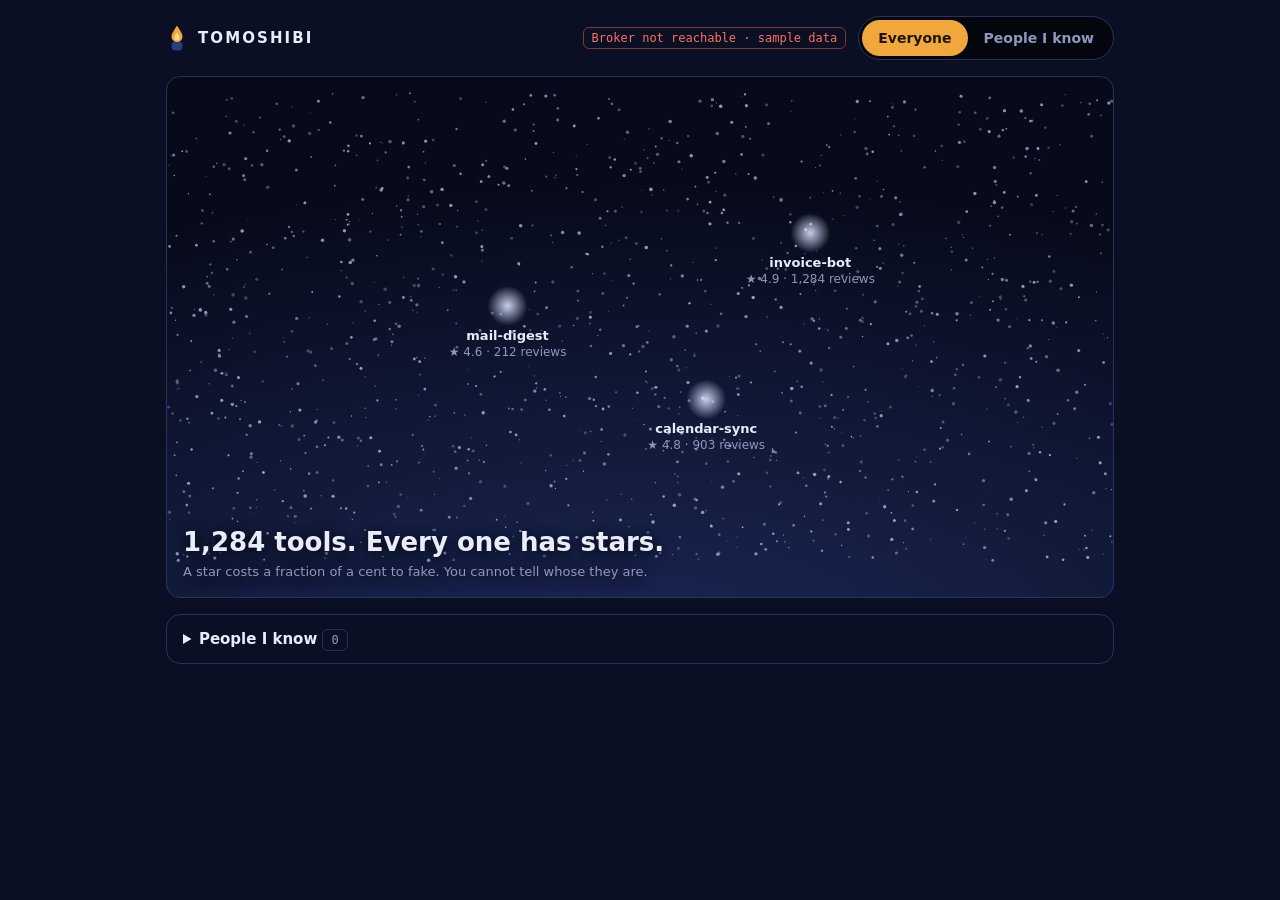
==== index.html @ d4f8ce90 "web: 人が見る画面2つ（灯の空・記録）と、Broker に「誰の灯か」を返す欄 - web/index.html 灯の空。Everyone は星の数で埋まった空、People I know は知り" ====
<!doctype html>
<html lang="en">
<meta charset="utf-8">
<meta name="viewport" content="width=device-width, initial-scale=1, viewport-fit=cover">
<title>TOMOSHIBI — whose light</title>
<link rel="stylesheet" href="style.css">

<div class="wrap">
  <div class="top">
    <div class="brand">
      <svg viewBox="0 0 120 152" aria-hidden="true"><rect x="31" y="96" width="58" height="48" rx="19" fill="#27407a"/><path d="M60 10 C62.2 10 63.8 12.2 64.8 14.8 C70.5 28 90 49 90 68 A30 30 0 1 1 30 68 C30 49 49.5 28 55.2 14.8 C56.2 12.2 57.8 10 60 10 Z" fill="#f0a73b"/><path d="M60 46 C61.3 46 62.2 47.2 62.8 48.6 C65.6 55 75 65.5 75 75 A15 15 0 1 1 45 75 C45 65.5 54.4 55 57.2 48.6 C57.8 47.2 58.7 46 60 46 Z" fill="#ffd98a"/></svg>
      TOMOSHIBI
    </div>
    <span class="spacer"></span>
    <span class="chip" id="status">connecting…</span>
    <div class="toggle" role="group" aria-label="Whose lights to show">
      <button id="tAll" aria-pressed="true">Everyone</button>
      <button id="tMine" aria-pressed="false">People I know</button>
    </div>
  </div>

  <div class="stage">
    <canvas id="sky" aria-label="AI tools as lights in a night sky"></canvas>
    <div class="caption"><b id="capTitle"></b><span id="capSub"></span></div>
  </div>

  <section class="sheet" id="sheet" hidden></section>

  <details id="peoplePanel">
    <summary>People I know <span class="chip" id="peopleCount">0</span></summary>
    <p class="note">This list never leaves this browser. The Broker only publishes pseudonyms; who they are to you is decided here.</p>
    <div class="people" id="people"></div>
    <form class="form" id="addPerson">
      <input id="pName" placeholder="Name (only you see it)" required>
      <input id="pId" placeholder="Their pseudonym (from their device)" required>
      <select id="pTie" aria-label="How you know them"><option value="met">Met in person</option><option value="know">Know of</option></select>
      <button class="btn" type="submit">Add</button>
    </form>
  </details>
</div>

<script src="sky.js"></script>
</html>
---- style.css ----
/* Tomoshibi web screens. One dark world: a night sky of lights.
   No trackers, no web fonts, no third-party requests of any kind. */
:root {
  color-scheme: dark;
  --night: #0a0f24; --night-2: #121a3a; --line: #27325e;
  --text: #e9edf9; --muted: #8e98bd;
  --cold: #c8d4ff; --flame: #f0a73b; --flame-2: #ffd98a;
  --danger: #ff6f61; --ok: #7fd8a6;
  --sans: ui-sans-serif, system-ui, -apple-system, "Segoe UI", "Hiragino Sans", sans-serif;
  --mono: ui-monospace, "SF Mono", Menlo, Consolas, monospace;
}
* { box-sizing: border-box; }
html, body { margin: 0; background: var(--night); color: var(--text); font-family: var(--sans); font-size: 15px; line-height: 1.6; }
button { font: inherit; color: inherit; }
a { color: var(--flame-2); }
.wrap { max-width: 980px; margin: 0 auto; padding: 16px max(16px, env(safe-area-inset-right, 0px)) 48px max(16px, env(safe-area-inset-left, 0px)); display: flex; flex-direction: column; gap: 16px; }

.top { display: flex; align-items: center; gap: 12px; flex-wrap: wrap; }
.brand { display: flex; align-items: center; gap: 10px; font-weight: 700; letter-spacing: .14em; }
.brand svg { width: 22px; height: 28px; }
.spacer { flex: 1; }
.chip { font: 500 12px var(--mono); border: 1px solid var(--line); border-radius: 6px; padding: 3px 8px; color: var(--muted); white-space: nowrap; }
.chip.live { color: var(--ok); border-color: #2f6b52; }
.chip.warn { color: var(--danger); border-color: #7a3a36; }

.toggle { display: inline-flex; background: #0009; border: 1px solid var(--line); border-radius: 999px; padding: 3px; }
.toggle button { background: none; border: 0; border-radius: 999px; padding: 7px 16px; color: var(--muted); cursor: pointer; font-weight: 600; font-size: 14px; }
.toggle button[aria-pressed="true"] { background: var(--flame); color: #201400; }
button:focus-visible, a:focus-visible { outline: 2px solid var(--flame-2); outline-offset: 2px; }

.stage { position: relative; border: 1px solid var(--line); border-radius: 14px; overflow: hidden;
  background: radial-gradient(120% 90% at 50% 110%, #1b2553 0%, var(--night-2) 45%, #070a1a 100%); }
.stage canvas { display: block; width: 100%; height: clamp(320px, 58vh, 520px); touch-action: manipulation; cursor: pointer; }
.caption { position: absolute; left: 16px; right: 16px; bottom: 14px; pointer-events: none; text-shadow: 0 2px 14px #000; }
.caption b { display: block; font-size: clamp(18px, 4.2vw, 26px); line-height: 1.3; font-weight: 700; text-wrap: balance; }
.caption span { color: var(--muted); font-size: 13px; }

.sheet { border: 1px solid var(--line); border-radius: 14px; padding: 18px; background: var(--night-2); display: flex; flex-direction: column; gap: 14px; }
.sheet[hidden], [hidden] { display: none !important; }
.sheet h2 { margin: 0; font-size: 20px; }
.sheet .sub { color: var(--muted); margin: 0; }
.rows { display: grid; grid-template-columns: auto 1fr; gap: 6px 16px; margin: 0; }
.rows dt { color: var(--muted); font-size: 13px; padding-top: 2px; }
.rows dd { margin: 0; overflow-wrap: anywhere; }
.dots { display: flex; flex-wrap: wrap; gap: 8px 18px; }
.dot { display: flex; align-items: center; gap: 8px; font-size: 13px; color: var(--muted); }
.dot i { width: 11px; height: 11px; border-radius: 50%; border: 1.5px solid var(--muted); }
.dot.on { color: var(--text); }
.dot.on i { background: var(--flame); border-color: var(--flame); box-shadow: 0 0 10px var(--flame); }
.dot small { font: 400 11px var(--mono); color: var(--muted); }
.actions { display: flex; flex-wrap: wrap; gap: 10px; }
.btn { border: 1px solid var(--line); background: #0006; border-radius: 10px; padding: 10px 16px; cursor: pointer; font-weight: 600; }
.btn.primary { background: var(--flame); color: #201400; border-color: var(--flame); }
.btn:disabled { opacity: .45; cursor: default; }
.note { font-size: 12.5px; color: var(--muted); border-left: 2px solid var(--line); padding-left: 12px; margin: 0; }
.note.warn { border-color: var(--danger); color: #f2b3ad; }
.code { font: 600 22px var(--mono); letter-spacing: .12em; }

details { border: 1px solid var(--line); border-radius: 14px; padding: 12px 16px; }
details summary { cursor: pointer; font-weight: 600; }
.people { display: flex; flex-direction: column; gap: 8px; margin-top: 12px; }
.person { display: grid; grid-template-columns: 1fr auto auto; gap: 10px; align-items: center; font-size: 14px; }
.person code { font: 400 12px var(--mono); color: var(--muted); overflow-wrap: anywhere; }
.form { display: flex; flex-wrap: wrap; gap: 8px; margin-top: 10px; }
.form input, .form select { background: #0006; border: 1px solid var(--line); border-radius: 8px; padding: 8px 10px; color: var(--text); font: inherit; min-width: 0; flex: 1 1 160px; }

/* trace */
.thread { font: 400 12px var(--mono); color: var(--muted); overflow-wrap: anywhere; }
.chain { list-style: none; margin: 0; padding: 0; display: flex; flex-direction: column; }
.chain li { display: grid; grid-template-columns: 22px minmax(0, 1fr); gap: 12px; padding-bottom: 18px; position: relative; }
.chain li::before { content: ""; width: 11px; height: 11px; border-radius: 50%; background: var(--flame); margin-top: 6px; justify-self: center; }
.chain li:not(:last-child)::after { content: ""; position: absolute; left: 10.5px; top: 20px; bottom: 0; width: 1px; background: var(--line); }
.chain li.bad::before { background: var(--danger); }
.chain li.quiet::before { background: var(--muted); }
.chain h3 { margin: 0; font-size: 16px; display: flex; flex-wrap: wrap; gap: 8px; align-items: center; }
.chain time { font: 400 12px var(--mono); color: var(--muted); }
.kv { display: grid; grid-template-columns: auto 1fr; gap: 3px 14px; margin: 6px 0 0; font-size: 13.5px; }
.kv dt { color: var(--muted); }
.kv dd { margin: 0; overflow-wrap: anywhere; font-family: var(--mono); font-size: 12.5px; }
.tag { font: 600 11px var(--mono); border-radius: 5px; padding: 2px 7px; border: 1px solid var(--line); }
.tag.ALLOWED, .tag.STAR, .tag.SEALED { color: var(--ok); border-color: #2f6b52; }
.tag.DENIED, .tag.VOUCH_DENIED { color: var(--danger); border-color: #7a3a36; }
.tag.STOPPED, .tag.NEEDS_PRESS { color: var(--flame-2); border-color: #7a5a22; }
.tag.sim { color: var(--danger); border-color: #7a3a36; }
@media (prefers-reduced-motion: reduce) { * { animation: none !important; transition: none !important; } }
@media (max-width: 480px) { .kv { grid-template-columns: 1fr; gap: 0; } .kv dd { margin-bottom: 8px; } }
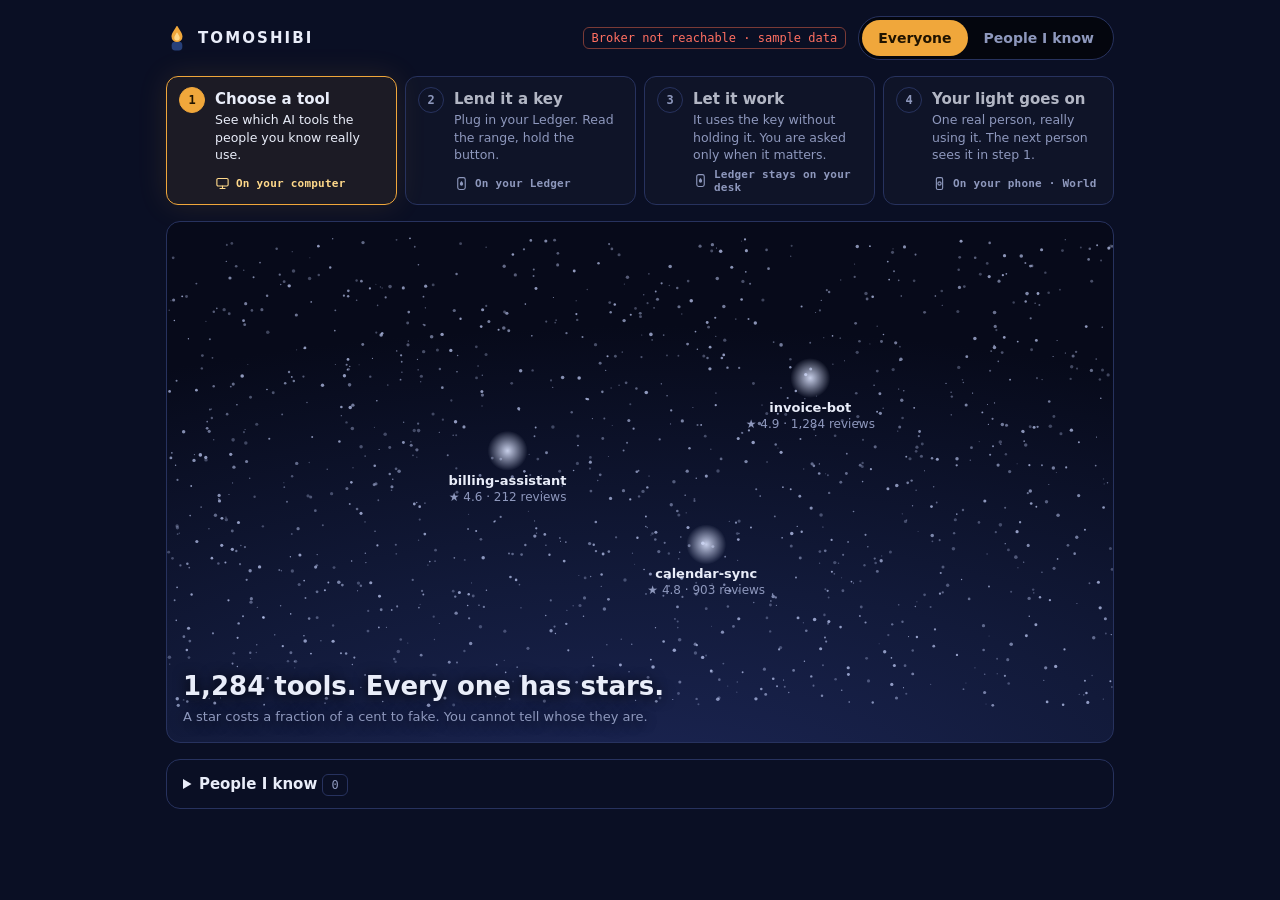
==== commit 455361ea: "web: 使う人の道筋を4歩の帯にして全画面に入れた（選ぶ→貸す→働かせる→灯） - 各歩に、そのとき手にある機器（PC／Ledger／スマホ）を出す - 空の詳細から「この道具を使う：鍵を貸す」で鍵" ====
--- a/index.html
+++ b/index.html
@@ -19,6 +19,8 @@
     </div>
   </div>
 
+  <ol class="journey" id="journey"></ol>
+
   <div class="stage">
     <canvas id="sky" aria-label="AI tools as lights in a night sky"></canvas>
     <div class="caption"><b id="capTitle"></b><span id="capSub"></span></div>
@@ -39,5 +41,6 @@
   </details>
 </div>
 
+<script src="journey.js"></script>
 <script src="sky.js"></script>
 </html>
--- a/style.css
+++ b/style.css
@@ -84,3 +84,24 @@
 .tag.sim { color: var(--danger); border-color: #7a3a36; }
 @media (prefers-reduced-motion: reduce) { * { animation: none !important; transition: none !important; } }
 @media (max-width: 480px) { .kv { grid-template-columns: 1fr; gap: 0; } .kv dd { margin-bottom: 8px; } }
+
+/* the QR on the record page */
+.carry { display: grid; grid-template-columns: auto minmax(0, 1fr); gap: 18px; align-items: center; }
+.carry #qr { line-height: 0; background: #fff; padding: 6px; border-radius: 10px; }
+.carry code { word-break: break-all; }
+@media (max-width: 560px) { .carry { grid-template-columns: 1fr; justify-items: start; } }
+
+/* the four steps, on every page */
+.journey { list-style: none; margin: 0; padding: 0; display: grid; grid-template-columns: repeat(4, minmax(0, 1fr)); gap: 8px; counter-reset: j; }
+@media (max-width: 860px) { .journey { grid-template-columns: repeat(2, minmax(0, 1fr)); } }
+.journey a { height: 100%; display: grid; grid-template-columns: 26px minmax(0, 1fr); grid-template-rows: auto auto; gap: 4px 10px; padding: 10px 12px; border: 1px solid var(--line); border-radius: 12px; text-decoration: none; color: var(--muted); background: #ffffff05; }
+.journey .jn { grid-row: 1 / 3; width: 26px; height: 26px; border-radius: 50%; border: 1.5px solid var(--line); display: grid; place-items: center; font: 600 12px var(--mono); }
+.journey .jt b { display: block; color: var(--text); font-size: 15px; opacity: .75; }
+.journey .jt span { display: block; font-size: 12.5px; line-height: 1.4; }
+.journey .jon { grid-column: 2; display: flex; align-items: center; gap: 6px; font: 600 11px var(--mono); letter-spacing: .02em; }
+.journey .jon svg { width: 15px; height: 15px; flex: none; }
+.journey li.cur a { border-color: var(--flame); background: #f0a73b14; color: var(--text); box-shadow: 0 0 30px #f0a73b1f; }
+.journey li.cur .jn { border-color: var(--flame); background: var(--flame); color: #201400; }
+.journey li.cur .jt b { opacity: 1; } .journey li.cur .jon { color: var(--flame-2); }
+.journey li.done .jn { border-color: #2f6b52; color: var(--ok); }
+a.btn { display: inline-block; text-decoration: none; color: var(--text); } a.btn.primary { color: #201400; }
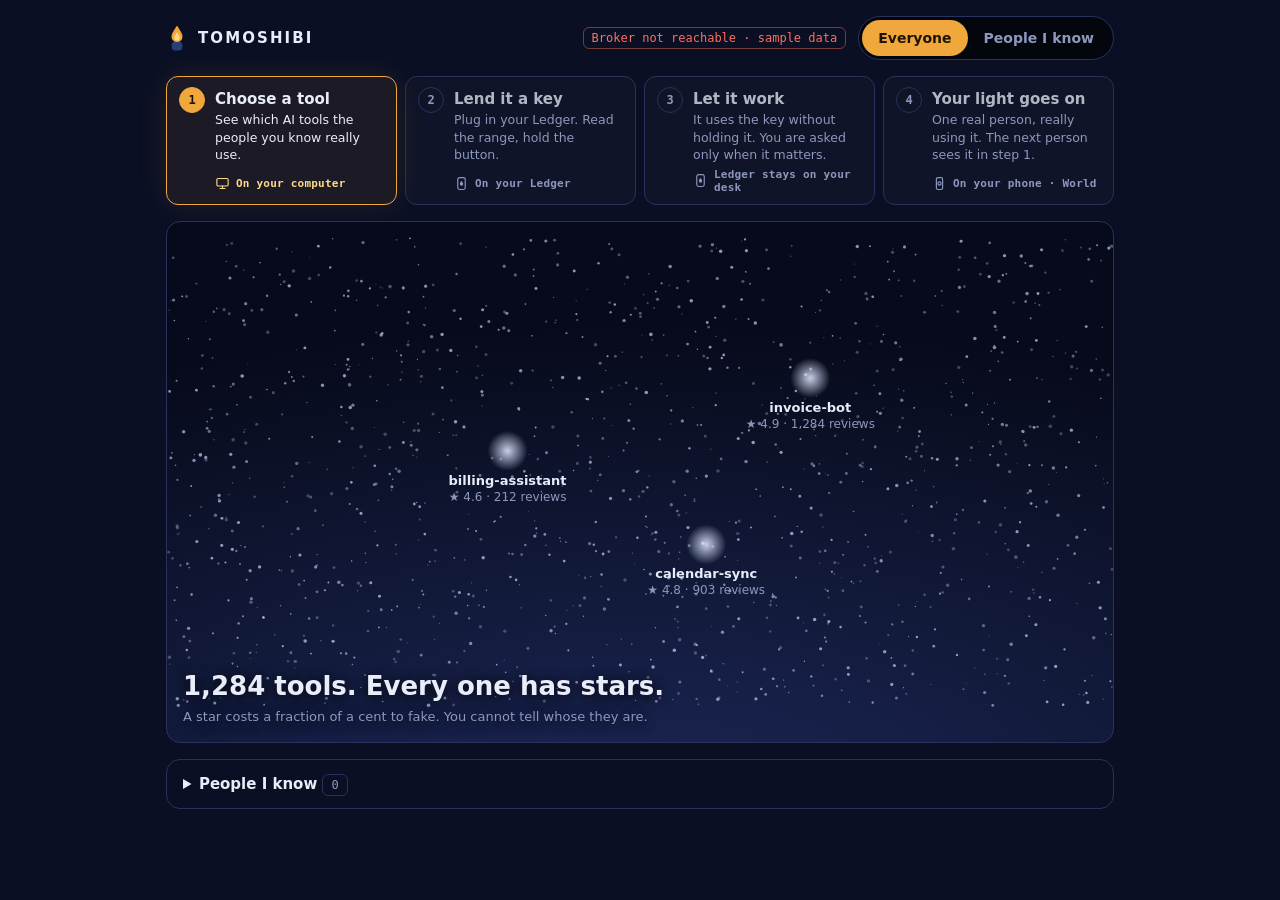
==== commit e941f0f1: "Issue #19 の「消すと作品が死ぬもの」に合わせた - 要求の横に「道具は鍵を持たない」を常に出す（#19-3） - 0G の欄に「封印（TEE）の中で読んだ」と request id（#19-" ====
--- a/index.html
+++ b/index.html
@@ -42,5 +42,6 @@
 </div>
 
 <script src="journey.js"></script>
+<script src="qr.js"></script>
 <script src="sky.js"></script>
 </html>
--- a/style.css
+++ b/style.css
@@ -105,3 +105,6 @@
 .journey li.cur .jt b { opacity: 1; } .journey li.cur .jon { color: var(--flame-2); }
 .journey li.done .jn { border-color: #2f6b52; color: var(--ok); }
 a.btn { display: inline-block; text-decoration: none; color: var(--text); } a.btn.primary { color: #201400; }
+
+.worldrow { display: flex; gap: 14px; align-items: center; flex-wrap: wrap; margin-top: 8px; }
+.worldrow .qrbox { line-height: 0; background: #fff; padding: 6px; border-radius: 10px; }
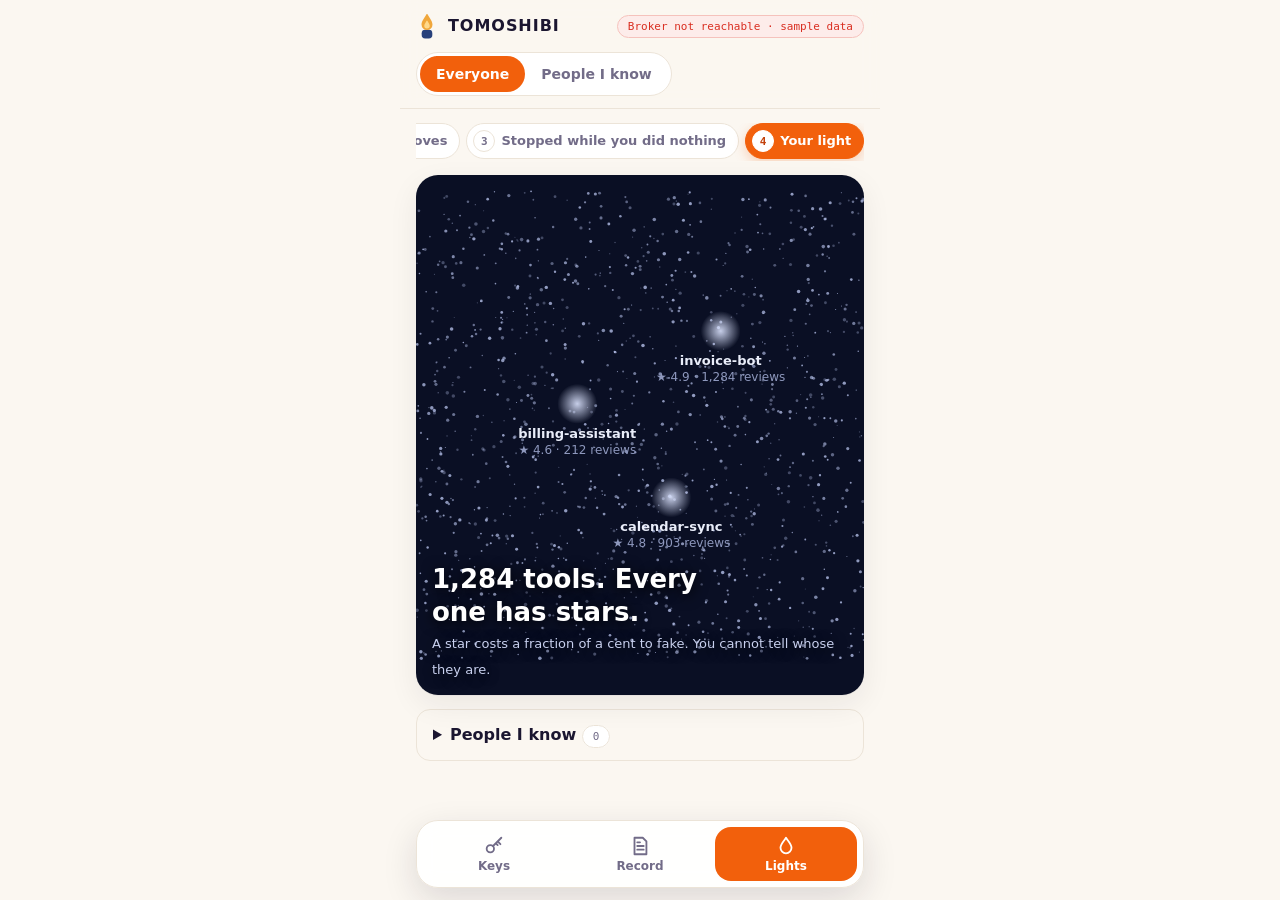
==== commit ee62b531: "The app look: light and warm, one loud colour, round cards, a tab bar, and a flame that says what is" ====
--- a/index.html
+++ b/index.html
@@ -4,6 +4,13 @@
 <meta name="viewport" content="width=device-width, initial-scale=1, viewport-fit=cover">
 <title>TOMOSHIBI — whose light</title>
 <link rel="stylesheet" href="style.css">
+<link rel="stylesheet" href="pop.css">
+<link rel="manifest" href="manifest.webmanifest">
+<meta name="theme-color" content="#F2600C">
+<meta name="apple-mobile-web-app-capable" content="yes">
+<meta name="apple-mobile-web-app-title" content="Tomoshibi">
+<link rel="apple-touch-icon" href="apple-touch-icon.png">
+<link rel="icon" href="icon-192.png">
 
 <div class="wrap">
   <div class="top">
@@ -41,6 +48,7 @@
   </details>
 </div>
 
+<script src="app.js"></script>
 <script src="journey.js"></script>
 <script src="qr.js"></script>
 <script src="sky.js"></script>
--- a/style.css
+++ b/style.css
@@ -108,3 +108,13 @@
 
 .worldrow { display: flex; gap: 14px; align-items: center; flex-wrap: wrap; margin-top: 8px; }
 .worldrow .qrbox { line-height: 0; background: #fff; padding: 6px; border-radius: 10px; }
+
+/* World: four steps, three endings kept apart */
+.wsteps { list-style: none; margin: 0; padding: 0; display: grid; grid-template-columns: repeat(4, minmax(0, 1fr)); gap: 8px; }
+@media (max-width: 700px) { .wsteps { grid-template-columns: 1fr; } }
+.wsteps li { border: 1px solid var(--line); border-radius: 10px; padding: 8px 10px; font-size: 13px; color: var(--muted); display: flex; gap: 8px; align-items: center; }
+.wsteps li i { width: 10px; height: 10px; border-radius: 50%; border: 2px solid var(--muted); flex: none; }
+.wsteps li.done { color: var(--text); border-color: #f0a73b66; } .wsteps li.done i { background: var(--flame); border-color: var(--flame); }
+.wsteps li.now { color: var(--flame-2); border-color: var(--flame); } .wsteps li.now i { border-color: var(--flame); animation: wpulse 1.2s infinite; }
+.wsteps li.end { color: var(--text); border-color: var(--cold); } .wsteps li.end i { border-color: var(--cold); background: var(--cold); }
+@keyframes wpulse { 50% { box-shadow: 0 0 0 5px #f0a73b33; } }
--- a/pop.css
+++ b/pop.css
@@ -0,0 +1,140 @@
+/* The app look: light, warm, one loud colour, round cards, a tab bar. Loaded last on every page.
+   It is a phone-first web app; on a computer it sits in a phone-wide column. */
+:root {
+  color-scheme: light;
+  --night: #FBF7F1; --night-2: #FFFFFF; --line: #ECE4D8;
+  --text: #1B1630; --muted: #726C88;
+  --cold: #3B5BDB; --flame: #F2600C; --flame-2: #C2410C;
+  --danger: #D92D20; --ok: #0E9F6E;
+  --soft: #FFF1E4; --soft-ok: #E6F7EF; --soft-bad: #FDECEA; --soft-cold: #EAF0FF;
+  --sans: ui-rounded, "SF Pro Rounded", "Hiragino Maru Gothic ProN", "Nunito", system-ui, -apple-system, "Segoe UI", sans-serif;
+  --shadow: 0 1px 0 #1b16300a, 0 10px 30px #1b163012;
+}
+html, body { background: var(--night); color: var(--text); font-size: 16px; }
+body { padding-bottom: 84px; }
+a { color: var(--flame-2); }
+.wrap, .wrap.wide, .wrap.phone { max-width: 480px; padding: 12px 16px 28px; gap: 14px; }
+.top { position: sticky; top: 0; z-index: 5; background: #fbf7f1ee; backdrop-filter: blur(8px); margin: -12px -16px 0; padding: 12px 16px; border-bottom: 1px solid var(--line); }
+.brand { letter-spacing: .06em; font-weight: 800; }
+.chip { background: #fff; border-color: var(--line); color: var(--muted); border-radius: 999px; padding: 4px 10px; font-size: 11px; }
+.chip.live { color: var(--ok); border-color: #b9e8d3; background: var(--soft-ok); }
+.chip.warn { color: var(--danger); border-color: #f5c2bc; background: var(--soft-bad); }
+.banner { border-color: #f5c2bc; background: var(--soft-bad); color: #8f1d14; border-radius: 14px; font-size: 12.5px; }
+.note { color: var(--muted); border-color: var(--line); } .note.warn { color: #8f1d14; border-color: var(--danger); }
+code { color: var(--cold); }
+
+/* cards and buttons */
+.card, .sheet, .now, .scene, .story, .list li { border: 1px solid var(--line); border-radius: 22px; background: #fff; box-shadow: var(--shadow); }
+.card h2, .now h2 { color: var(--muted); }
+.card code { color: var(--cold); }
+.btn { background: #fff; border: 1.5px solid var(--line); border-radius: 999px; padding: 12px 18px; font-weight: 700; color: var(--text); }
+.btn.primary, a.btn.primary { background: var(--flame); border-color: var(--flame); color: #fff; box-shadow: 0 6px 18px #f2600c40; }
+.btn:disabled { opacity: .45; box-shadow: none; }
+a.btn { color: var(--text); }
+.kbd, .foot kbd { border-color: var(--line); background: #fff; }
+.foot { color: var(--muted); text-align: center; line-height: 1.9; }
+.meter { background: var(--soft); } .meter i { background: var(--flame); }
+
+/* the mascot says what is going on, in one line */
+.mascot { display: grid; grid-template-columns: 96px minmax(0, 1fr); gap: 12px; align-items: center; }
+.mascot .face { width: 96px; height: 120px; }
+.mascot .face svg { width: 100%; height: 100%; filter: drop-shadow(0 8px 14px #f2600c33); }
+.mascot.bob .face { animation: bob 2.6s ease-in-out infinite; }
+.mascot.alert .face { animation: hop .6s ease-in-out infinite; }
+@keyframes bob { 50% { transform: translateY(-4px); } } @keyframes hop { 50% { transform: translateY(-7px) rotate(-3deg); } }
+.bubble { position: relative; background: #fff; border: 1.5px solid var(--text); border-radius: 20px; padding: 12px 14px; box-shadow: 4px 4px 0 var(--text); }
+.bubble::before { content: ""; position: absolute; left: -9px; top: 50%; width: 14px; height: 14px; background: #fff; border-left: 1.5px solid var(--text); border-bottom: 1.5px solid var(--text); transform: translateY(-50%) rotate(45deg); }
+.bubble b { display: block; font-size: 19px; line-height: 1.25; } .bubble span { display: block; color: var(--muted); font-size: 13.5px; margin-top: 2px; }
+.mascot.ok .bubble { border-color: var(--ok); box-shadow: 4px 4px 0 var(--ok); } .mascot.ok .bubble::before { border-color: var(--ok); }
+.mascot.bad .bubble { border-color: var(--danger); box-shadow: 4px 4px 0 var(--danger); } .mascot.bad .bubble::before { border-color: var(--danger); }
+.mascot.alert .bubble { border-color: var(--flame); box-shadow: 4px 4px 0 var(--flame); } .mascot.alert .bubble::before { border-color: var(--flame); }
+
+/* the four steps become small pills */
+.journey { display: flex; gap: 6px; overflow-x: auto; grid-template-columns: none; padding-bottom: 2px; scrollbar-width: none; }
+.journey::-webkit-scrollbar { display: none; }
+.journey li { flex: none; }
+.journey a { display: flex; align-items: center; gap: 6px; padding: 6px 12px 6px 6px; border-radius: 999px; background: #fff; border: 1px solid var(--line); color: var(--muted); grid-template-columns: none; }
+.journey .jn { width: 22px; height: 22px; border-color: var(--line); font-size: 11px; grid-row: auto; }
+.journey .jt b { font-size: 13px; opacity: 1; color: var(--muted); white-space: nowrap; } .journey .jt span, .journey .jon { display: none; }
+.journey li.cur a { background: var(--flame); border-color: var(--flame); box-shadow: 0 4px 12px #f2600c40; }
+.journey li.cur .jn { background: #fff; border-color: #fff; color: var(--flame-2); } .journey li.cur .jt b { color: #fff; }
+.journey li.done .jn { border-color: #b9e8d3; color: var(--ok); background: var(--soft-ok); }
+
+/* keys page as one column */
+.console { display: flex; flex-direction: column; gap: 14px; } .main, .rail { display: contents; }
+#story { order: 1; } #now { order: 2; } #ledgerCard { order: 3; } #keyCard { order: 4; } #lightCard { order: 5; } .main > .sheet { order: 6; }
+.story { border-style: solid; padding: 14px; } .story p { font-size: 13px; }
+.story > div { grid-template-columns: 1fr; }
+.story button { background: var(--night); border: 1.5px solid var(--line); border-radius: 16px; padding: 12px 14px; grid-template-columns: 1fr; }
+.story button:hover:not(:disabled) { border-color: var(--flame); background: var(--soft); }
+.story button span { color: var(--flame-2); } .story button small { color: var(--muted); } .story button.done { border-color: #b9e8d3; background: var(--soft-ok); }
+.now { background: #fff; padding: 18px; min-height: 0; gap: 14px; }
+.now.NEEDS_PRESS { border-color: var(--flame); box-shadow: 0 0 0 4px #f2600c22, var(--shadow); }
+.now.DENIED { border-color: var(--danger); box-shadow: 0 0 0 4px #d92d2018, var(--shadow); }
+.now.ALLOWED { border-color: #b9e8d3; }
+.quiet { color: var(--muted); } .quiet b { color: var(--text); font-size: 20px; } .quiet svg { display: none; }
+.first { color: var(--text); font-size: 14.5px; } .quiet .first b { color: var(--flame-2); }
+.who { color: var(--muted); } .who .tool { color: var(--text); border-color: var(--line); background: var(--night); border-radius: 999px; padding: 2px 10px; }
+.who .bad { color: var(--danger); border-color: #f5c2bc; background: var(--soft-bad); }
+.what { font-size: clamp(22px, 6vw, 28px); } .wire { color: var(--muted); font-size: 12px; }
+.promise { color: var(--muted); border-color: var(--flame); font-size: 13px; }
+.steps { grid-template-columns: 1fr; gap: 8px; }
+.steps li { background: var(--night); border: 1.5px solid var(--line); border-radius: 16px; display: grid; grid-template-columns: 78px minmax(0, 1fr); gap: 0 10px; align-items: center; padding: 10px 12px; }
+.steps .k { grid-row: 1 / 3; color: var(--muted); } .steps b { font-size: 16px; } .steps span { font-size: 12.5px; color: var(--muted); }
+.steps li.pass { border-color: #ffd0ad; background: var(--soft); } .steps li.pass b { color: var(--flame-2); } .steps li.pass .k i { background: var(--flame); border-color: var(--flame); box-shadow: none; }
+.steps li.stop { border-color: #f5c2bc; background: var(--soft-bad); } .steps li.stop b { color: var(--danger); }
+.steps li.wait { border-color: var(--flame); background: var(--soft); } .steps li.wait b { color: var(--flame-2); }
+.verdict strong { font-size: clamp(38px, 11vw, 52px); color: var(--muted); }
+.ALLOWED .verdict strong { color: var(--ok); } .DENIED .verdict strong { color: var(--danger); } .NEEDS_PRESS .verdict strong { color: var(--flame); } .STOPPED .verdict strong { color: var(--cold); }
+.verdict .meta { color: var(--muted); } .verdict .meta b { color: var(--text); }
+.led { font-size: 17px; } #ledgerCard.ask { border-color: var(--flame); box-shadow: 0 0 0 4px #f2600c22, var(--shadow); } #ledgerCard.blk { border-color: var(--danger); }
+.onscreen { color: var(--text); border-color: var(--flame); background: var(--night); border-radius: 0 12px 12px 0; padding: 8px 10px; }
+.card .name.human { font-size: 20px; font-weight: 800; }
+.lightcard { border-color: #ffd0ad; background: linear-gradient(180deg, var(--soft), #fff 70%); }
+.trail li { grid-template-columns: 1fr; gap: 0; padding: 8px 0; border-bottom: 1px solid var(--line); } .trail li:last-child { border: 0; }
+.o.ALLOWED { color: var(--ok); } .o.DENIED { color: var(--danger); } .o.NEEDS_PRESS { color: var(--flame-2); } .o.STOPPED { color: var(--cold); }
+.carry { border-color: var(--line); }
+
+/* the sky stays night: it is a window in the app */
+div.stage { background: #0a0f24; border: 0; border-radius: 22px; box-shadow: var(--shadow); }
+div.stage .caption b { color: #fff; } div.stage .caption span { color: #c8d0ee; }
+.toggle { background: #fff; border-color: var(--line); } .toggle button { color: var(--muted); } .toggle button[aria-pressed="true"] { background: var(--flame); color: #fff; }
+.sheet h2 { font-size: 22px; } .dot { color: var(--muted); } .dot.on { color: var(--text); }
+.form input, .form select { background: #fff; border-color: var(--line); color: var(--text); border-radius: 12px; }
+.wsteps li { border-color: var(--line); background: var(--night); border-radius: 12px; } .wsteps li.done { border-color: #ffd0ad; background: var(--soft); color: var(--text); }
+.wsteps li.now { color: var(--flame-2); border-color: var(--flame); } .wsteps li.end { border-color: var(--cold); background: var(--soft-cold); color: var(--text); }
+.code { color: var(--flame-2); }
+.tag { background: #fff; } .tag.ALLOWED, .tag.STAR, .tag.SEALED { border-color: #b9e8d3; background: var(--soft-ok); } .tag.DENIED, .tag.VOUCH_DENIED { border-color: #f5c2bc; background: var(--soft-bad); }
+.chain li::before { background: var(--flame); } .chain li:not(:last-child)::after { background: var(--line); }
+
+/* the way in */
+main.stage { background: var(--night); }
+.s0 .l1 { color: #b9b3c9; } .s0 .l2 { color: var(--text); } .s0 .l3 { color: var(--flame); }
+.chat .me { background: var(--flame); color: #fff; border-radius: 22px 22px 6px 22px; } .chat .ai { background: #fff; border-color: var(--line); border-radius: 22px 22px 22px 6px; box-shadow: var(--shadow); }
+.stars { color: var(--muted); } .ask { background: #fff; border-color: var(--line); border-radius: 22px; box-shadow: var(--shadow); } .ask label { color: var(--muted); }
+.field { background: var(--soft-bad); border-color: var(--danger); color: var(--text); border-radius: 14px; } .caret { background: var(--text); }
+.warn { color: #8f1d14; } .hint { color: var(--muted); }
+.lendbtn { background: var(--flame); color: #fff; border-radius: 999px; box-shadow: 0 10px 28px #f2600c55; }
+.c-paste { color: var(--danger); } .c-lend { color: var(--flame-2); } .nav { color: var(--muted); }
+
+/* the summary on a phone */
+.head .k { color: var(--muted); } .head h1.stopped { color: var(--danger); } .head h1.calm { color: var(--ok); }
+.list li { border-left-width: 6px; } .list li.quiet { border-left-color: #d8d2e6; }
+.bad .tag { background: var(--soft-bad); border-color: #f5c2bc; } .hand .tag { background: var(--soft); border-color: #ffd0ad; color: var(--flame-2); } .list li.hand { border-left-color: var(--flame); }
+
+/* the tab bar */
+.tabbar { position: fixed; left: 50%; bottom: 12px; transform: translateX(-50%); width: min(448px, calc(100% - 24px)); z-index: 10; display: grid; grid-template-columns: repeat(3, 1fr); gap: 4px; padding: 6px; background: #ffffffee; backdrop-filter: blur(10px); border: 1px solid var(--line); border-radius: 22px; box-shadow: 0 12px 34px #1b163022; }
+.tabbar a { display: grid; justify-items: center; gap: 2px; padding: 8px 4px; border-radius: 16px; text-decoration: none; color: var(--muted); font: 700 12px var(--sans); }
+.tabbar svg { width: 22px; height: 22px; }
+.tabbar a[aria-current="page"] { background: var(--flame); color: #fff; }
+@media (prefers-reduced-motion: reduce) { .mascot .face { animation: none !important; } }
+
+/* Before anything is lent, the one thing to do comes first. */
+.console.unlent #keyCard { order: 0; border-color: var(--flame); box-shadow: 0 0 0 4px #f2600c22, var(--shadow); }
+.console.unlent #story, .console.unlent .main > .sheet, .console.unlent #lightCard { display: none; }
+.console.unlent #keyCard .btn.primary { font-size: 18px; padding: 16px; }
+
+/* When you are being asked, the asking comes first. */
+.console.asking #ledgerCard { order: 0; }
+.story > div { display: flex; gap: 8px; overflow-x: auto; scrollbar-width: none; padding-bottom: 2px; } .story > div::-webkit-scrollbar { display: none; }
+.story button { flex: 0 0 72%; }
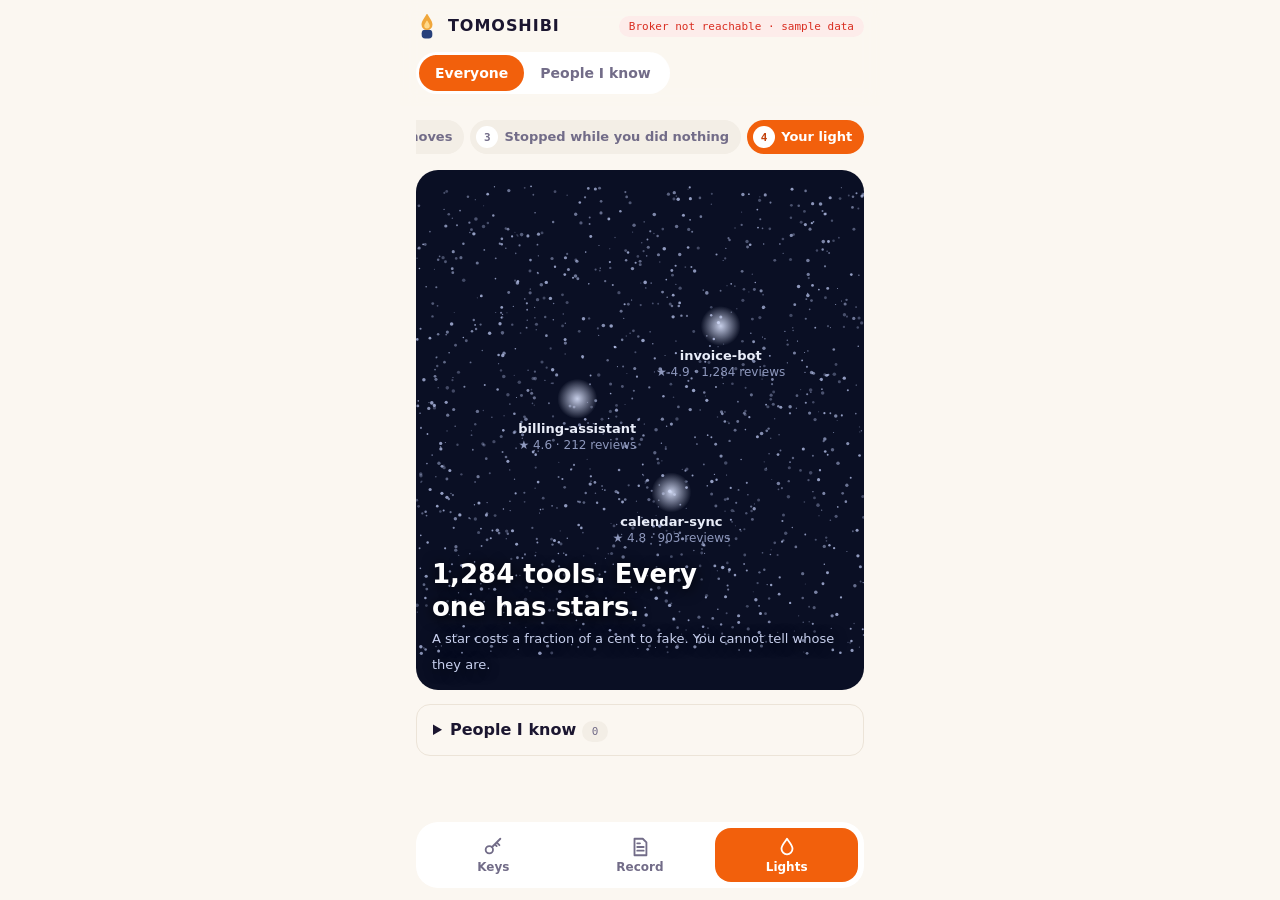
==== commit 90cd66b7: "World: a time limit on each request and keep waiting through network failures; the decided logo in t" ====
--- a/index.html
+++ b/index.html
@@ -10,7 +10,7 @@
 <meta name="apple-mobile-web-app-capable" content="yes">
 <meta name="apple-mobile-web-app-title" content="Tomoshibi">
 <link rel="apple-touch-icon" href="apple-touch-icon.png">
-<link rel="icon" href="icon-192.png">
+<link rel="icon" href="favicon.svg" type="image/svg+xml">
 
 <div class="wrap">
   <div class="top">
--- a/pop.css
+++ b/pop.css
@@ -138,3 +138,74 @@
 .console.asking #ledgerCard { order: 0; }
 .story > div { display: flex; gap: 8px; overflow-x: auto; scrollbar-width: none; padding-bottom: 2px; } .story > div::-webkit-scrollbar { display: none; }
 .story button { flex: 0 0 72%; }
+
+/* ── Flat. No side stripes, no outlines doing the work of colour, no drop shadows. Colour is the surface. ── */
+:root { --shadow: none; --pink: #FF5C8A; --sun: #FFC83D; --mint: #19C28E; --sky: #4C7DFF; }
+.card, .sheet, .now, .scene, .story, .list li, .ask, .chat .ai { border: 0; box-shadow: none; }
+.note, .note.warn, .onscreen, .promise { border: 0; border-radius: 14px; padding: 10px 12px; }
+.note { background: #F3EEE6; color: var(--muted); } .note.warn { background: var(--soft-bad); color: #8f1d14; }
+.onscreen { background: var(--text); color: #fff; font-size: 13.5px; padding: 12px 14px; }
+.promise { background: var(--soft); color: #8a3a0b; margin: 0; }
+.banner { border: 0; }
+.top { border-bottom: 0; }
+.chip { border: 0; background: #F3EEE6; } .chip.live { background: var(--soft-ok); } .chip.warn { background: var(--soft-bad); }
+.btn { border: 0; background: #F3EEE6; } .btn.primary, a.btn.primary { box-shadow: none; }
+.journey a { border: 0; background: #F3EEE6; } .journey li.cur a { box-shadow: none; } .journey .jn { border: 0; background: #fff; }
+.journey li.done .jn { background: var(--mint); color: #fff; }
+.tabbar { border: 0; box-shadow: none; background: #fff; }
+
+/* the flame's bubble is a block of colour */
+.bubble { border: 0; box-shadow: none; background: #fff; border-radius: 22px; padding: 14px 16px; }
+.bubble::before { border: 0; background: inherit; left: -6px; }
+.bubble b { font-size: 21px; }
+.mascot.alert .bubble { background: var(--flame); box-shadow: none; } .mascot.alert .bubble b { color: #fff; } .mascot.alert .bubble span { color: #ffe3d0; }
+.mascot.bad .bubble { background: var(--danger); box-shadow: none; } .mascot.bad .bubble b { color: #fff; } .mascot.bad .bubble span { color: #ffd9d5; }
+.mascot.ok .bubble { background: var(--mint); box-shadow: none; } .mascot.ok .bubble b { color: #fff; } .mascot.ok .bubble span { color: #dbfff2; }
+.mascot .face svg { filter: none; }
+
+/* state is a filled card, not an outline */
+.now.NEEDS_PRESS, #ledgerCard.ask, .console.unlent #keyCard { box-shadow: none; border: 0; background: var(--soft); }
+.now.DENIED, #ledgerCard.blk { box-shadow: none; border: 0; background: var(--soft-bad); }
+.now.ALLOWED { border: 0; background: var(--soft-ok); }
+.steps li { border: 0; background: #fff; } .now:not(.ALLOWED):not(.DENIED):not(.NEEDS_PRESS) .steps li { background: var(--night); }
+.steps li.pass, .steps li.wait, .steps li.stop { background: #fff; }
+.steps .k i { border: 0; background: #d8d2e6; } .steps li.pass .k i { background: var(--mint); } .steps li.stop .k i { background: var(--danger); } .steps li.wait .k i { background: var(--flame); }
+.steps li.pass b { color: var(--text); }
+.story button { border: 0; background: var(--night); } .story button.done { background: var(--soft-ok); }
+.story button:hover:not(:disabled) { background: var(--soft); }
+.who .tool, .who .bad { border: 0; }
+.lightcard { background: var(--soft); }
+.trail li { border-bottom: 0; background: var(--night); border-radius: 14px; padding: 10px 12px; margin: 0; }
+.carry { border-top: 0; }
+.toggle { border: 0; }
+.wsteps li, .wsteps li.done, .wsteps li.now, .wsteps li.end { border: 0; }
+.tag, .tag.ALLOWED, .tag.STAR, .tag.SEALED, .tag.DENIED, .tag.VOUCH_DENIED { border: 0; }
+.form input, .form select { border: 0; background: #F3EEE6; }
+
+/* the summary: each line is a tinted card with a round badge */
+.list li, .list li.bad, .list li.hand, .list li.quiet, .list li.stop { border: 0; border-left-width: 0; border-radius: 22px; padding: 14px 16px; background: #fff; }
+.list li.bad { background: var(--soft-bad); } .list li.hand { background: var(--soft); } .list li.stop { background: var(--soft-cold); }
+.list .tag { border: 0; border-radius: 999px; padding: 4px 10px; color: #fff; background: var(--muted); }
+.bad .tag { background: var(--danger); color: #fff; } .hand .tag { background: var(--flame); color: #fff; } .stop .tag { background: var(--sky); color: #fff; } .quiet .tag { background: #b9b3c9; color: #fff; }
+.head h1.stopped { color: var(--danger); } .head h1.calm { color: var(--mint); }
+
+/* the way in */
+.field { border: 0; background: var(--soft-bad); } .lendbtn { box-shadow: none; } .ask { background: #fff; } .chat .ai { background: #fff; }
+.kbd, .foot kbd { border: 0; background: #F3EEE6; }
+
+/* Connect the Ledger first, then lend. */
+.console.unlent #ledgerCard { order: -1; }
+#ledgerCard .actions { display: flex; gap: 8px; flex-wrap: wrap; }
+
+/* Lighting your light: the question comes first, the sky after. */
+.wrap { display: flex; flex-direction: column; }
+.wrap.lighting #sheet { order: -1; }
+.wrap.lighting .journey { order: -3; } .wrap.lighting .top { order: -4; }
+.worldgo { display: grid; gap: 10px; padding: 16px; border-radius: 22px; background: var(--soft); }
+.worldgo .wq { margin: 0; font-size: 20px; font-weight: 800; line-height: 1.3; }
+.worldgo .btn.big { font-size: 18px; padding: 16px; text-align: center; }
+.worldgo .code { font-size: 15px; letter-spacing: .08em; }
+.wsteps { grid-template-columns: 1fr 1fr; }
+
+.wrap.lighting #flow { order: -1; display: grid; gap: 10px; }
+#flow .mascot { margin-bottom: 4px; }
